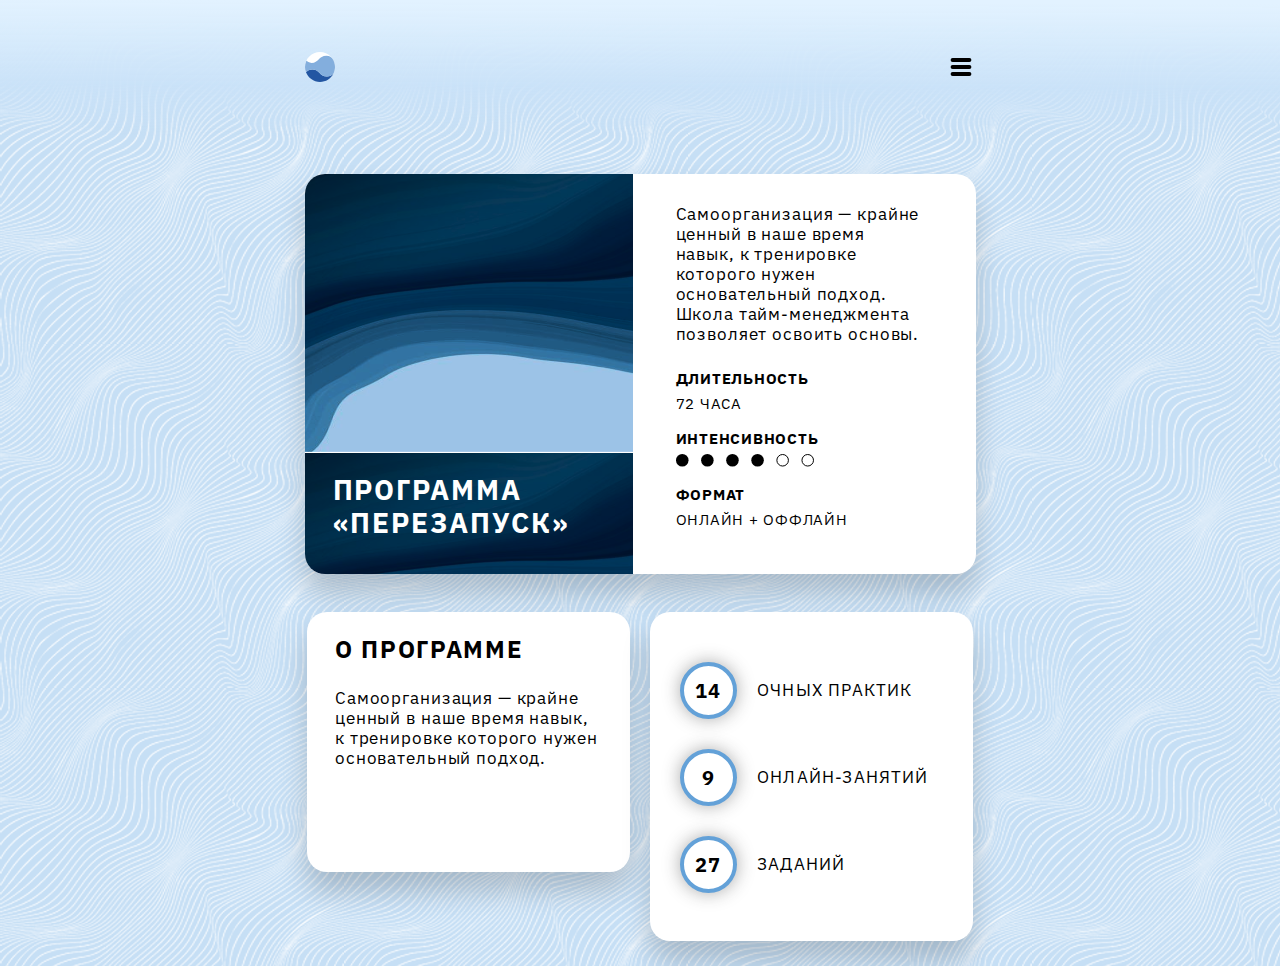
==== prog-reboot2.html @ b8757401 "progpage almost done" ====
<!DOCTYPE HTML>
<html>
  <head>
    <meta http-equiv="Content-Type" content= "text/html; charset=utf-8">
    <meta name="viewport" content="width=device-width, initial-scale=1">
    <link rel="stylesheet" type="text/css" href="css/reset.css">
    <link rel="stylesheet" href="css/swiper.css">
    <link rel="stylesheet" href="css/swiper-min.css">
    <link rel="stylesheet" type="text/css" href="css/ui.css">
    <link rel="stylesheet" type="text/css" href="css/prog.css">
    <link rel="stylesheet" type="text/css" href="css/bg-light.css">
    <script src="js/swiper.js"></script>
    <script src="js/swiper-min.js"></script>
  </head>
  <body>
    <!-- MENU WRAPPER -->
    <div id='menu-wrapper'>
      <div class='menu-container container'>
        <img onclick="unwrapMenu()" id='menu-cross' src='img/close.svg'/>
        <ul>
          <li>
            <a href='index.html'>ГЛАВНАЯ</a>
          </li>
          <li>
            <a href='school.html'>ШКОЛА</a>
          </li>
          <li>
            <a href='regen.html'>СТУДИЯ РЕГЕНЕРАЦИИ</a>
          </li>
        </ul>
        <div class='social-container'>
          <img src='img/social/vk.png'/>
          <img src='img/social/fb.png'/>
          <img src='img/social/twitter.png'/>
          <img src='img/social/call.png'/>
        </div>
      </div>
    </div>
    <!-- MENU STICKY -->
    <nav class='flmenu'>
      <div id= 'menu-content'>
        <a href='index.html'><img class='mobile-only' src='img/logo.svg'/></a>
        <a href='index.html'><img class='desktop-only' src='img/logo-big.svg'/></a>
        <img class='mobile-only' onclick="unwrapMenu()" style='float: right;' src='img/menu.svg'/>
        <img class='desktop-only' onclick="unwrapMenu()" style='float: right; width:33.74px;' src='img/menu-big.svg'/>
      </div>
    </nav>
    <div class='page'>


    <!-- PROG-INTRO -->
    <div class='container' id="intro">
      <div class="double-flex">
      <div class='graphic'><h1>ПРОГРАММА<br>«ПЕРЕЗАПУСК»</h1></div>
      <div id='prog-content'>
      <p id='prog-desc'>
        Самоорганизация — крайне ценный в наше время навык, к тренировке которого нужен основательный подход. Школа тайм-менеджмента позволяет освоить основы.
      </p>
      <div class='progmap-data-flex'>
        <div>
          <h2>ДЛИТЕЛЬНОСТЬ</h2>
          <p>72 ЧАСА</p>
        </div>
        <div>
          <h2>ИНТЕНСИВНОСТЬ</h2>
          <img class='rate' src='img/dotrate/rate4.svg'/>
      </div>
      <div>
        <h2>ФОРМАТ</h2>
        <p>ОНЛАЙН + ОФФЛАЙН</p>
      </div>
      </div>
    </div>
    </div>
  </div>
  <div class='double-flex'>
  <div class='container' id='about'>
    <h1>О ПРОГРАММЕ</h1>
    <p>Самоорганизация — крайне ценный в наше время навык,
к тренировке которого нужен основательный подход.</p>
  </div>
  <div class='container nums'>
    <div class='nums-content'>
    <div class='numframe'><p>14</p></div>
    <p>ОЧНЫХ ПРАКТИК</p>
  </div>
  <div class='nums-content'>
  <div class='numframe'><p>9</p></div>
  <p>ОНЛАЙН-ЗАНЯТИЙ</p>
</div>
<div class='nums-content'>
<div class='numframe'><p>27</p></div>
<p>ЗАДАНИЙ</p>
</div>
  </div>
</div>


  <!-- SCRIPTS -->
  <script type="text/javascript">
    function unwrapMenu() {
    var x = document.getElementById("menu-wrapper");
    if (x.style.display === "none") {
    x.style.display = "flex";
    } else {
    x.style.display = "none";
    }
    }

  </script>

  </body>
</html>
---- css/ui.css ----
body {
  width: 100vw;
  margin-bottom: 25px;
}

a {
  color: black;
  text-decoration: none;
}

.double-flex {
  display: flex;
  align-items: center;
  justify-content: flex-start;
  flex-direction: column;
}

.flmenu {
  position: -webkit-sticky;
  position: sticky;
  top: -1.5rem;
  width: 100vw;
  height: 136px;
  z-index: 20;
  background: linear-gradient(180.21deg, #E2F2FF 3.08%, rgba(202, 226, 248, 0.95) 62.85%, rgba(209, 234, 255, 0) 99.5%);
  display: flex;
  align-items: center;
  justify-content: center;
  pointer-events: none;
}

#menu-wrapper {
  position: fixed;
  background-color: rgba(8, 30, 51, 0.9);
  width: 100vw;
  height: 100vh;
  z-index: 30;
  align-items: flex-start;
  justify-content: center;
  display: none;
  -webkit-animation: fadein 0.30s cubic-bezier(0.250, 0.460, 0.450, 0.940) both;
  animation: fadein 0.30s cubic-bezier(0.250, 0.460, 0.450, 0.940) both;
}

#menu-wrapper ul {
  margin-left: 25px;
  margin-top: 58px;
}

#menu-wrapper li {
  font-family: IBM Plex Sans;
  font-style: normal;
  font-weight: normal;
  font-size: 17px;
  line-height: 160.1%;
  letter-spacing: 0.07em;
  color: #000000;
  margin-bottom: 11px;
}

#menu-content {
  width: 323px;
  pointer-events: all;
}


.social-container {
  padding-left: 20px;
  padding-top: 50px;
  padding-bottom: 25px;
}

.social-container img {
  box-shadow: 0px 18px 43px rgba(0, 0, 0, 0.16);
  margin-right: 21px;
  border-radius: 25pt;
}

#menu-cross {
  position: absolute;
  margin-left: 269px;
  margin-top: 15px;
}



.page {
  width: 100vw;
  display: flex;
  align-items: center;
  justify-content: flex-start;
  flex-direction: column;
}

.container {
  background-color: #ffff;
  border-radius: 20px;
  margin-top: 38px;
  width: 323px;
  min-height: 260px;
  max-height: 454px;
  overflow: hidden;
}

.menu-container {
  -webkit-animation: soft-zoom 0.30s cubic-bezier(0.250, 0.460, 0.450, 0.940) both;
  animation: soft-zoom 0.30s cubic-bezier(0.250, 0.460, 0.450, 0.940) both;
}

.container h1 {
  text-transform: uppercase;
  padding-top: 23px;
  padding-left: 28px;
  font-family: IBM Plex Sans;
  font-style: normal;
  font-weight: bold;
  font-size: 24px;
  line-height: 117.1%;
  letter-spacing: 0.07em;
  color: #000000;
}

.container p {
  font-family: IBM Plex Sans;
  font-style: normal;
  font-weight: normal;
  font-size: 13px;
  line-height: 20px;
  letter-spacing: 0.05em;
  color: #000000;
}

.button-big {
  margin-top: 38px;
  width: 323px;
  min-height: 69px;
  background: #86C0FF;
  border-radius: 20px;
}

.button-big img {
  position: absolute;
  margin-left: 271px;
  margin-top: 19px;
}

.button-big p {
  margin-top: 16px;
  margin-left: 29px;
  position: absolute;
  text-transform: uppercase;
  font-family: IBM Plex Sans;
  font-style: normal;
  font-weight: bold;
  font-size: 15px;
  line-height: 136.1%;
  letter-spacing: 0.07em;
  color: #FFFFFF;
  border-radius: 20px;
}

.button-small {
  width: 159px;
  height: 31px;
  margin-top: 25px;
  margin-left: 25px;
  top: 1553px;
  background: #E4E4E4;
  border-radius: 90px;
  margin-bottom: 25px;
  display: flex;
  align-items: center;
  justify-content: flex-start;
}

.button-small:hover {
  background-color: #D9DDE0;
}

.button-small p {
  flex: 1 1 auto;
  font-family: IBM Plex Sans;
  font-style: normal;
  font-weight: bold;
  font-size: 12px;
  line-height: 160.1%;
  letter-spacing: 0.07em;
  padding-left: 15px;
}

.button-small img {
  padding-right: 13px;
}

.button-small:hover img {
  padding-right: 8px;
}


.container, .button-big, .button-small, .button-small img {
  -webkit-transition-duration: 0.3s;
  transition-duration: 0.3s;
}

.container, .button-big {
  box-shadow: 0px 19px 29px rgba(0, 0, 0, 0.18);
}

.container:hover, .button-big:hover {
  box-shadow: 0px 11px 26px rgba(0, 0, 0, 0.23);
  /* transform: translateY(1px); */
}

.button-big:active {
  box-shadow: 0px 11px 12px rgba(0, 0, 0, 0.2);
  transform: translateY(5px);
}



footer p {
  font-family: IBM Plex Sans;
  font-weight: normal;
  font-size: 13px;
  line-height: 160.1%;
  text-align: center;
  letter-spacing: 0.07em;
  margin-top: 74px;
  margin-bottom: 60px;
}


/* MOBILE */

@media only screen and (max-device-width : 768px) {

}


/* TABLET */

@media only screen and (min-device-width : 768px) and (max-device-width : 1366px) {
    .double-flex {
      display: flex;
      align-items:flex-start;
      justify-content: flex-start;
      flex-direction: row;
    }

    .double-flex {
      display: flex;
      align-items:flex-start;
      justify-content: flex-start;
      flex-direction: row;
    }


    #menu-content {
      width: 671px;
    }
}


/* DESKTOP */

  @media only screen and (min-device-width : 1366px) {

      .double-flex {
        display: flex;
        align-items:flex-start;
        justify-content: flex-start;
        flex-direction: row;
      }

      .desktop-flex {
        display: flex;
        align-items:flex-start;
        justify-content: flex-start;
        flex-direction: row;
      }

      .page {
        width: 1305px;
        margin: auto;
        display: flex;
        align-items: flex-start;
        justify-content: flex-start;
        flex-direction: column;
      }

      .double-flex .container:nth-of-type(2) {
        margin-left: 38px;
      }

      #menu-content {
        width: 1271px;
      }

      img.mobile-only {
        display: none;
      }
    }
---- css/prog.css ----
@import url('https://fonts.googleapis.com/css2?family=IBM+Plex+Sans:wght@400;700&display=swap');

*{
  -moz-user-select: none; /* Mozilla Firefox */
  -ms-user-select: none; /* Internet Explorer (не поддерживается) */
  -o-user-select: none; /* Opera Presto (не поддерживается) */
  -webkit-user-select: none; /* Google Chrome, Opera Next, Safari */
}

.graphic {
  width: 352px;
  height: 137px;
  background-image:url(../img/rect.png);
  float: right;
}

#intro h1 {
  color: #fff;
  padding-top: 68px;
  line-height: 117.1%;
}




.container h1 {
  margin-bottom: 25px;
}

.container > p, .progmap-data-flex p {
  width: 263px;
  font-size: 13pt;

}

.intro p {
  width: 263px;
}

.container > h2, .progmap-data-flex h2 {
  font-family: IBM Plex Sans;
  font-style: normal;
  font-weight: bold;
  font-size: 13px;
  line-height: 20px;
  letter-spacing: 0.05em;
  color: #000000;
}

.container > img, .progmap-data-flex img {
}

.progmap-data-flex h2 {
  font-family: IBM Plex Sans;
  font-style: normal;
  font-weight: bold;
  font-size: 15px ;
  line-height: 20px;
  letter-spacing: 0.05em;
  color: #000000;
  margin-bottom: 5px;
}

.progmap-data-flex p {
  font-size: 15px;
  text-transform: uppercase;
}

.progmap-data-flex > div {
  margin-right: 90px;
}

.progmap-data-flex {
  display: flex;
  justify-content: flex-start;
  flex-direction: column;
  margin-top: 15px;
  margin-left: 0;
}

#prog-content {
  margin-left: 50px;
}

#prog-desc {
  font-size: 13pt;
  width: 290px;
  height: 150px;
  margin-left: 50px;
}

#intro .double-flex {
align-items: center;
}

#about p {
  margin-left: 28px;
}



/* PHONE */

@media only screen and (max-device-width : 768px) {
  img.desktop-only, .desktop-only {
    display: none;
  }

  #intro {
    max-height: 500px;
  }

  #intro h1 {
    margin-left: 15px;
  }

  .progmap-data-flex > div {
    margin-bottom: 10px;
  }

  .progmap-data-flex > h2 {
    margin-top: 10px;
  }

  .progmap-data-flex {
    flex-direction: column;
    width: 323px;
    height: 170px;
    margin-top: 0;
  }

  #prog-desc {
    font-size: 13pt;
    width: 270px;
    height: 150px;
    margin-left: 0;
    margin-top: 20px;
  }

  .nums, .numframe {
    display: flex;
    flex-direction: column;
    align-items: flex-start;
  }

  .nums {
    padding-top: 20px;
    padding-bottom: 48px;
  }

  .nums-content {
    margin-top: 30px;
  }

  .nums-content > p {
    margin-left: 20px;
    font-family: IBM Plex Sans;
    font-style: normal;
    font-weight: normal;
    font-size: 17px;
    line-height: 130.1%;
    letter-spacing: 0.07em;
    color: #000000;
  }

  .numframe {
    width: 49px;
    height: 49px;
    left: 429px;
    top: 598px;
    margin-left: 30px;
    background: #FFFFFF;
    border-radius: 90pt;
    border: 4px solid #63A1D8;
    box-shadow: 0px 0px 18px rgba(46, 46, 46, 0.4);
  }

  .numframe p {
  margin: auto;
  font-family: IBM Plex Sans;
  font-style: normal;
  font-weight: bold;
  font-size: 20px;
  line-height: 149.1%;
  display: flex;
  align-items: center;
  text-align: center;
  letter-spacing: 0.07em;
  color: #000000;
  width: auto;
  }

.nums-content {
    display: flex;
    flex-direction: row;
    align-items: center;
    justify-content: center;
  }
}


/* TABLET */

@media only screen and (min-device-width : 768px) and (max-device-width : 1366px) {
  img.desktop-only, .desktop-only {
    display: none;
  }
  .double-flex .container:first-of-type {
    margin-right: 20px;
  }

  #intro {
    width: 671px;
    height: 400px;
  }

  #prog-content {
    margin-left: 43px;
    width: 300px;
  }

  #prog-desc {
    font-size: 13pt;
    width: 250px;
    height: 150px;
    margin-left: 0;
  }

  #intro h1 {
    padding-top: 300px;
    font-size: 21pt;
  }


  .graphic {
    height: 400px;
  }

  .progmap-data-flex {
    flex-direction: column;
  }

  .progmap-data-flex div {
    margin-bottom: 15px;
  }

  .nums, .numframe {
    display: flex;
    flex-direction: column;
    align-items: flex-start;
  }

  .nums {
    padding-top: 20px;
    padding-bottom: 48px;
  }

  .nums-content {
    margin-top: 30px;
  }

  .nums-content > p {
    margin-left: 20px;
    font-family: IBM Plex Sans;
    font-style: normal;
    font-weight: normal;
    font-size: 17px;
    line-height: 130.1%;
    letter-spacing: 0.07em;
    color: #000000;
  }

  .numframe {
    width: 49px;
    height: 49px;
    left: 429px;
    top: 598px;
    margin-left: 30px;
    background: #FFFFFF;
    border-radius: 90pt;
    border: 4px solid #63A1D8;
    box-shadow: 0px 0px 18px rgba(46, 46, 46, 0.4);
  }

  .numframe p {
  margin: auto;
  font-family: IBM Plex Sans;
  font-style: normal;
  font-weight: bold;
  font-size: 20px;
  line-height: 149.1%;
  display: flex;
  align-items: center;
  text-align: center;
  letter-spacing: 0.07em;
  color: #000000;
  width: auto;
  }

.nums-content {
    display: flex;
    flex-direction: row;
    align-items: center;
    justify-content: center;
  }

}

/* DESKTOP */

  @media only screen and (min-device-width : 1366px) {
    #intro {
      width: 1305px;
      height: 341px;
    }

    #intro h1 {
      padding-top: 210px;
      font-size: 42px;
    }

    #prog-content {
      margin-left: 50px;
    }

    #prog-desc {
      font-size: 13pt;
      width: 400px;
      height: 150px;
      margin-left: 0;
    }

    .graphic {
      width: 630px;
      height:344px;
    }

    .progmap {
      width: 633px;
      height: 333px;
    }

    .progmap-data-flex {
      flex-direction: row;
    }

    container > p, .progmap-data-flex p {
      width: 150px;
    }

    footer {
      width: 1305px;
    }

    .nums, .numframe {
      display: flex;
      flex-direction: row;
      align-items: center;
      justify-content: center;
    }

    .nums {
      width: 943px;
      height: 260px;
    }


    .nums-content > p {
      margin-left: 20px;
      font-family: IBM Plex Sans;
      font-style: normal;
      font-weight: normal;
      font-size: 15pt;
      line-height: 130.1%;
      letter-spacing: 0.07em;
      color: #000000;
    }

    .numframe {
      width: 72px;
      height: 72px;
      background: #FFFFFF;
      border-radius: 90pt;
      border: 4px solid #63A1D8;
      box-shadow: 0px 0px 18px rgba(46, 46, 46, 0.4);
      -webkit-animation: numfade 1.1s both;
        animation: numfade 1.1s both;
    }

    .numframe p {
    margin: auto;
    font-family: IBM Plex Sans;
    font-style: normal;
    font-weight: bold;
    font-size: 24pt;
    line-height: 149.1%;
    display: flex;
    align-items: center;
    text-align: center;
    letter-spacing: 0.07em;
    color: #000000;
    width: auto;
    margin-right:
    }

  .nums-content {
      display: flex;
      flex-direction: row;
      align-items: center;
      justify-content: center;
      margin-right: 30px;
    }

  }









/* ANIMATIONS */

@-webkit-keyframes soft-zoom {
  0% {
    -webkit-transform: translateY(0);
            transform: translateY(0);
            opacity: 0;
  }
  100% {
    -webkit-transform: translateY(100px);
            transform: translateY(100px);
            opacity: 1;
  }
}

@keyframes soft-zoom {
  0% {
    -webkit-transform: scale(1.2);
            transform: scale(1.2);
            opacity: 0;
            -webkit-opacity: 0;
  }
  100% {
      -webkit-transform: scale(1);
            transform: scale(1);
            opacity: 1;
            -webkit-opacity: 1;
  }
}

@keyframes fadein {
  0% {
            opacity: 0;
            -webkit-opacity: 0;
  }
  100% {
            opacity: 1;
            -webkit-opacity: 1;
  }
}


@keyframes numfade {
  0% {
            -webkit-box-shadow: 0px 0px 0px #ffff;
            box-shadow: 0px 0px 0px #ffff;
            -webkit-opacity: 0;
            opacity: 0;
            transform: translateY(10px);
            -webkit-transform: translateY(10px);

  }
  100% {
            -webkit-box-shadow: 0px 0px 18px rgba(46, 46, 46, 0.4);
            box-shadow: 0px 0px 18px rgba(46, 46, 46, 0.4);
            -webkit-opacity: 0;
            opacity: 1;
            transform: translateY(0);
            -webkit-transform: translateY(0);

  }
}
---- css/bg-light.css ----
body {
  background-color: #c6dff5;
  /* background-size: 110%; */
  background-image: url(../img/bg.png);
  background-repeat: repeat;
}
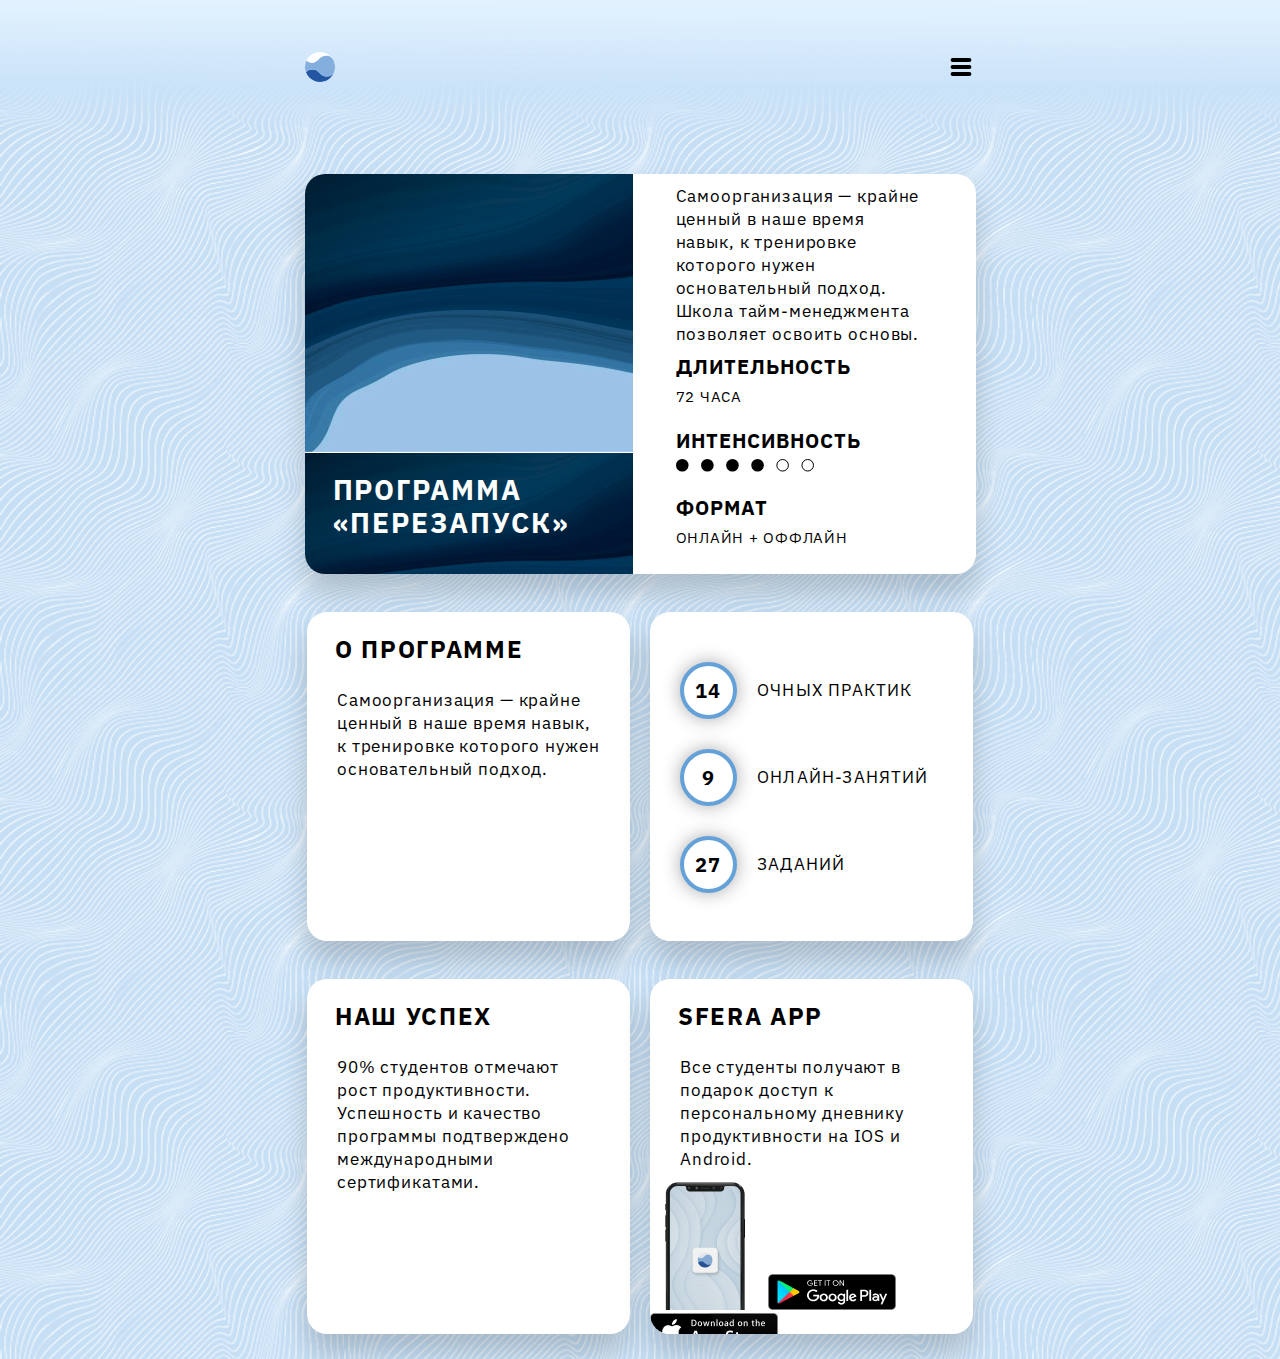
==== commit e4d1084e: "programm page complete" ====
--- a/prog-reboot2.html
+++ b/prog-reboot2.html
@@ -74,11 +74,13 @@
     </div>
   </div>
   <div class='double-flex'>
+    <!-- ABOUT -->
   <div class='container' id='about'>
     <h1>О ПРОГРАММЕ</h1>
     <p>Самоорганизация — крайне ценный в наше время навык,
 к тренировке которого нужен основательный подход.</p>
   </div>
+  <!-- ROUND NUMS -->
   <div class='container nums'>
     <div class='nums-content'>
     <div class='numframe'><p>14</p></div>
@@ -94,7 +96,24 @@
 </div>
   </div>
 </div>
-
+<div class='double-flex'>
+  <!-- SUCCESS -->
+  <div class="container app">
+    <h1>НАШ УСПЕХ</h1>
+    <p>90% студентов отмечают
+рост продуктивности.
+Успешность и качество программы подтверждено
+международными сертификатами.</p>
+  </div>
+  <!-- APP -->
+  <div class="container app">
+    <h1>SFERA APP</h1>
+    <p>Все студенты получают в подарок доступ к персональному дневнику продуктивности на IOS и Android.</p>
+    <img id='phone' src='img/app/phone.png'/>
+    <img id='google' src='img/app/google.png'/>
+    <img id='apple' src='img/app/apple.png'/>
+    </div>
+</div>
 
   <!-- SCRIPTS -->
   <script type="text/javascript">
--- a/css/ui.css
+++ b/css/ui.css
@@ -125,10 +125,14 @@
   font-family: IBM Plex Sans;
   font-style: normal;
   font-weight: normal;
-  font-size: 13px;
-  line-height: 20px;
+  font-size: 13pt;
+  line-height: 23px;
   letter-spacing: 0.05em;
   color: #000000;
+}
+
+.container > p {
+  margin-left: 30px;
 }
 
 .button-big {
--- a/css/prog.css
+++ b/css/prog.css
@@ -47,18 +47,17 @@
   color: #000000;
 }
 
-.container > img, .progmap-data-flex img {
-}
+
 
 .progmap-data-flex h2 {
   font-family: IBM Plex Sans;
   font-style: normal;
   font-weight: bold;
-  font-size: 15px ;
+  font-size: 15pt;
   line-height: 20px;
   letter-spacing: 0.05em;
   color: #000000;
-  margin-bottom: 5px;
+  margin-bottom: 13px;
 }
 
 .progmap-data-flex p {
@@ -93,9 +92,7 @@
 align-items: center;
 }
 
-#about p {
-  margin-left: 28px;
-}
+
 
 
 
@@ -226,11 +223,23 @@
     margin-left: 0;
   }
 
+  .app {
+    height: 355px;
+  }
+
+  #about {
+    height: 329px;
+  }
+
   #intro h1 {
     padding-top: 300px;
     font-size: 21pt;
   }
 
+  .progmap-data-flex h2 {
+    margin-bottom: 8px;
+    margin-top: 8px;
+  }
 
   .graphic {
     height: 400px;
@@ -328,6 +337,28 @@
       width: 400px;
       height: 150px;
       margin-left: 0;
+    }
+
+    .app {
+      height: 355px;
+    }
+
+    #phone {
+      position: absolute;
+      margin-left: 12px;
+      margin-top: 24px;
+    }
+
+    #google {
+      position: absolute;
+      margin-left: 138px;
+      margin-top: 47px;
+    }
+
+    #apple {
+      position: absolute;
+      margin-left: 138px;
+      margin-top: 97px;
     }
 
     .graphic {
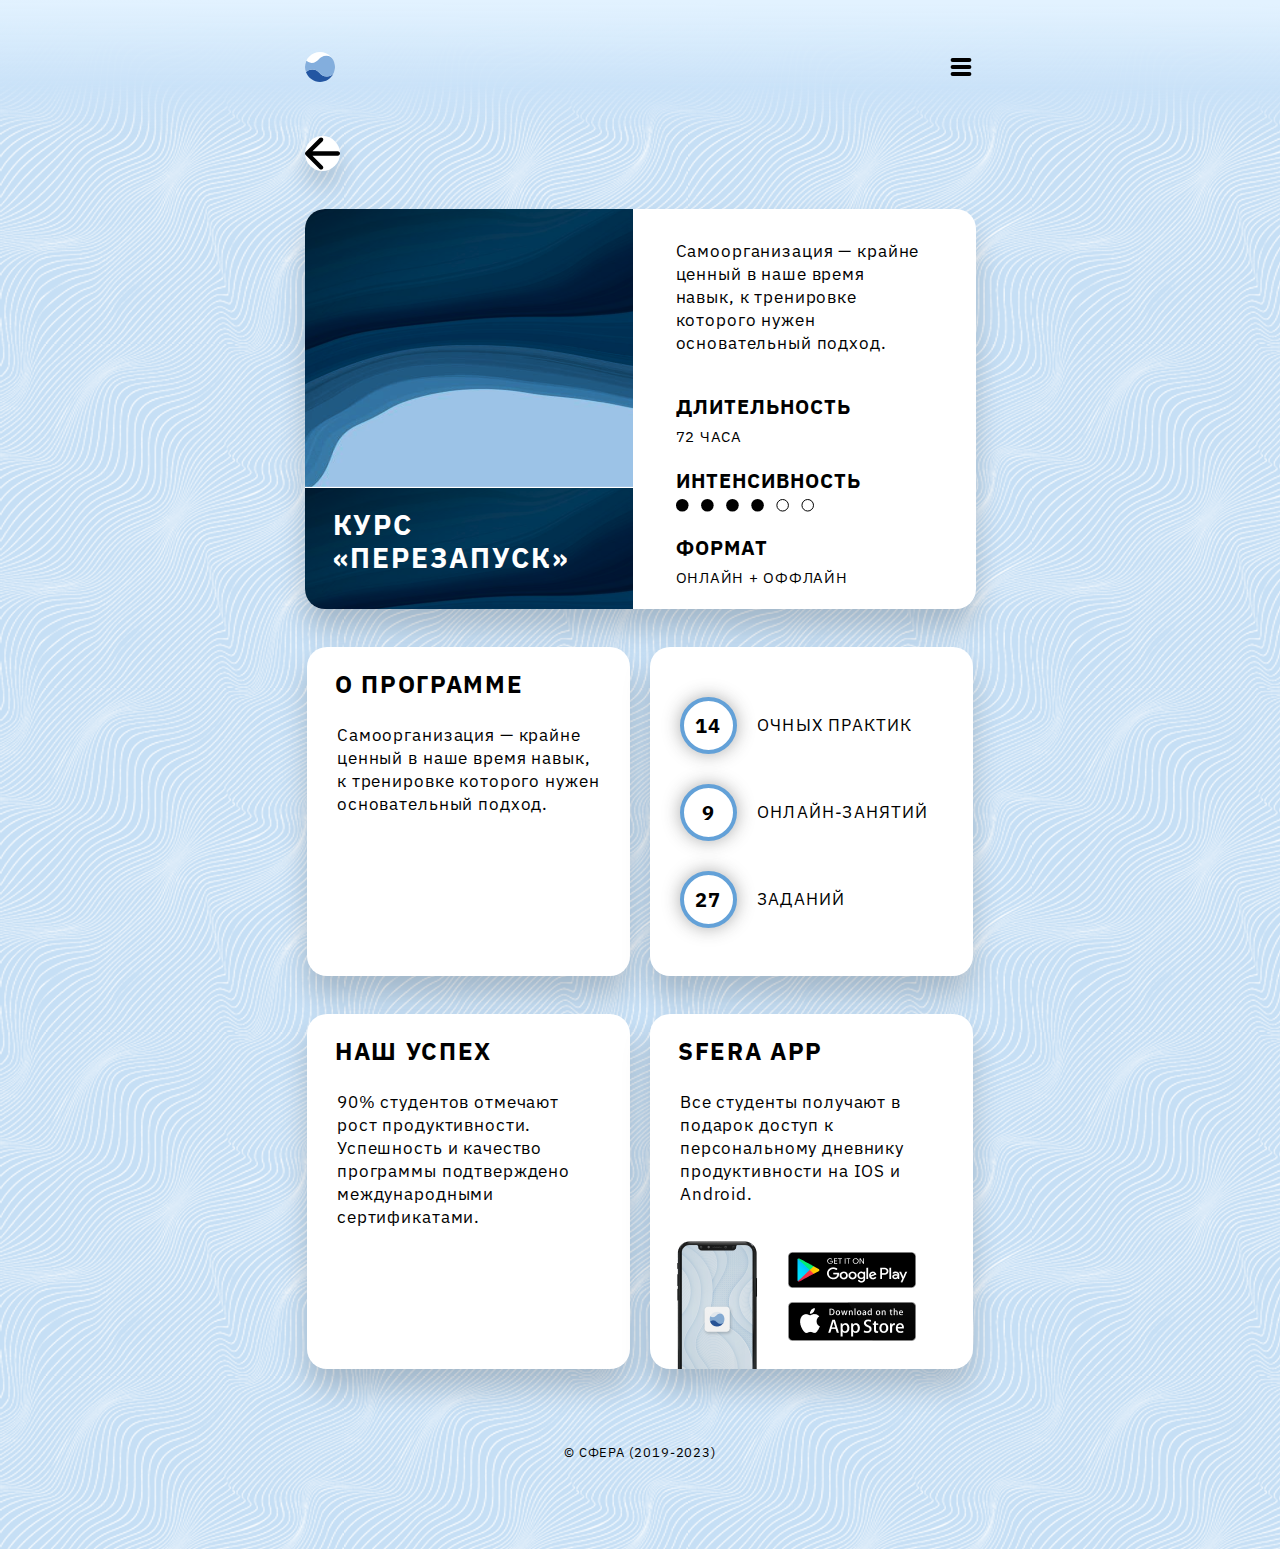
==== commit 83e2a879: "regen page tablet done" ====
--- a/prog-reboot2.html
+++ b/prog-reboot2.html
@@ -36,25 +36,31 @@
         </div>
       </div>
     </div>
+
     <!-- MENU STICKY -->
+
     <nav class='flmenu'>
       <div id= 'menu-content'>
         <a href='index.html'><img class='mobile-only' src='img/logo.svg'/></a>
-        <a href='index.html'><img class='desktop-only' src='img/logo-big.svg'/></a>
+        <a href='index.html'><img class='desktop-only' style=' height: 36px;' src='img/logo-big-school.svg'/></a>
         <img class='mobile-only' onclick="unwrapMenu()" style='float: right;' src='img/menu.svg'/>
-        <img class='desktop-only' onclick="unwrapMenu()" style='float: right; width:33.74px;' src='img/menu-big.svg'/>
+        <img class='desktop-only' onclick="unwrapMenu()" style='float: right; height:23px;' src='img/menu-big.svg'/>
       </div>
     </nav>
+
+
     <div class='page'>
 
+    <div class='goback'onclick="history.back()" ><div><img src='img/back.svg'/></div></div>
 
     <!-- PROG-INTRO -->
+
     <div class='container' id="intro">
       <div class="double-flex">
-      <div class='graphic'><h1>ПРОГРАММА<br>«ПЕРЕЗАПУСК»</h1></div>
+      <div class='graphic'><h1>КУРС<br>«ПЕРЕЗАПУСК»</h1></div>
       <div id='prog-content'>
       <p id='prog-desc'>
-        Самоорганизация — крайне ценный в наше время навык, к тренировке которого нужен основательный подход. Школа тайм-менеджмента позволяет освоить основы.
+        Самоорганизация — крайне ценный в наше время навык, к тренировке которого нужен основательный подход.
       </p>
       <div class='progmap-data-flex'>
         <div>
@@ -110,10 +116,14 @@
     <h1>SFERA APP</h1>
     <p>Все студенты получают в подарок доступ к персональному дневнику продуктивности на IOS и Android.</p>
     <img id='phone' src='img/app/phone.png'/>
-    <img id='google' src='img/app/google.png'/>
-    <img id='apple' src='img/app/apple.png'/>
+    <a href='https://play.google.com'><img id='google' src='img/app/google.png'/></a>
+    <a href='https://www.apple.com/ru/ios/app-store/'><img id='apple' src='img/app/apple.png'/></a>
     </div>
 </div>
+
+<footer>
+  <p>© СФЕРА (2019-2023)</p>
+</footer>
 
   <!-- SCRIPTS -->
   <script type="text/javascript">
--- a/css/ui.css
+++ b/css/ui.css
@@ -23,7 +23,6 @@
   width: 100vw;
   height: 136px;
   z-index: 20;
-  background: linear-gradient(180.21deg, #E2F2FF 3.08%, rgba(202, 226, 248, 0.95) 62.85%, rgba(209, 234, 255, 0) 99.5%);
   display: flex;
   align-items: center;
   justify-content: center;
@@ -64,6 +63,32 @@
   pointer-events: all;
 }
 
+.goback {
+  width: 323px;
+}
+
+.goback > div {
+  transition-duration: 0.5s;
+  background-color: #fff;
+  width: 35px;
+  height: 35px;
+  border-radius: 90pt;
+  display: flex;
+  align-content: center;
+  justify-content: center;
+  box-shadow: 0px 15px 25px rgba(0, 0, 0, 0.15);
+}
+
+.goback > div:hover {
+  background-color: #F2F2F2;
+  box-shadow: 0px 14px 13px rgba(0, 0, 0, 0.16);
+}
+
+.goback > div:active {
+  background-color: #E4E4E4;
+  transform: translateY(2px);
+  box-shadow: 0px 11px 12px rgba(0, 0, 0, 0.2);
+}
 
 .social-container {
   padding-left: 20px;
@@ -239,6 +264,16 @@
 
 @media only screen and (max-device-width : 768px) {
 
+  .container h1 {
+    font-family: IBM Plex Sans;
+    font-style: normal;
+    font-weight: bold;
+    font-size: 17px;
+    line-height: 140%;
+    letter-spacing: 0.07em;
+    color: #000000;
+  }
+
 }
 
 
@@ -259,6 +294,10 @@
       flex-direction: row;
     }
 
+    .goback {
+      width: 671px;
+    }
+
 
     #menu-content {
       width: 671px;
@@ -285,7 +324,7 @@
       }
 
       .page {
-        width: 1305px;
+        width: 1303px;
         margin: auto;
         display: flex;
         align-items: flex-start;
@@ -298,10 +337,11 @@
       }
 
       #menu-content {
-        width: 1271px;
+        width: 1305px;
       }
 
       img.mobile-only {
         display: none;
       }
-    }
+
+    }
--- a/css/prog.css
+++ b/css/prog.css
@@ -19,8 +19,6 @@
   padding-top: 68px;
   line-height: 117.1%;
 }
-
-
 
 
 .container h1 {
@@ -93,7 +91,27 @@
 }
 
 
-
+#phone {
+  position: absolute;
+  margin-left: 12px;
+  margin-top: 24px;
+}
+
+#google {
+  position: absolute;
+  margin-left: 138px;
+  margin-top: 47px;
+}
+
+#apple {
+  position: absolute;
+  margin-left: 138px;
+  margin-top: 97px;
+}
+
+.app:nth-of-type(2) {
+  height: 355px;
+}
 
 
 /* PHONE */
@@ -104,7 +122,8 @@
   }
 
   #intro {
-    max-height: 500px;
+    min-height: 520px;
+    max-height: 520px;
   }
 
   #intro h1 {
@@ -221,6 +240,7 @@
     width: 250px;
     height: 150px;
     margin-left: 0;
+    margin-top: 25px;
   }
 
   .app {
@@ -247,6 +267,7 @@
 
   .progmap-data-flex {
     flex-direction: column;
+    margin-top: 0;
   }
 
   .progmap-data-flex div {
@@ -341,24 +362,6 @@
 
     .app {
       height: 355px;
-    }
-
-    #phone {
-      position: absolute;
-      margin-left: 12px;
-      margin-top: 24px;
-    }
-
-    #google {
-      position: absolute;
-      margin-left: 138px;
-      margin-top: 47px;
-    }
-
-    #apple {
-      position: absolute;
-      margin-left: 138px;
-      margin-top: 97px;
     }
 
     .graphic {
--- a/css/bg-light.css
+++ b/css/bg-light.css
@@ -5,3 +5,8 @@
   background-image: url(../img/bg.png);
   background-repeat: repeat;
 }
+
+
+.flmenu {
+  background: linear-gradient(180.21deg, #E2F2FF 3.08%, rgba(202, 226, 248, 0.95) 62.85%, rgba(209, 234, 255, 0) 99.5%);
+}
